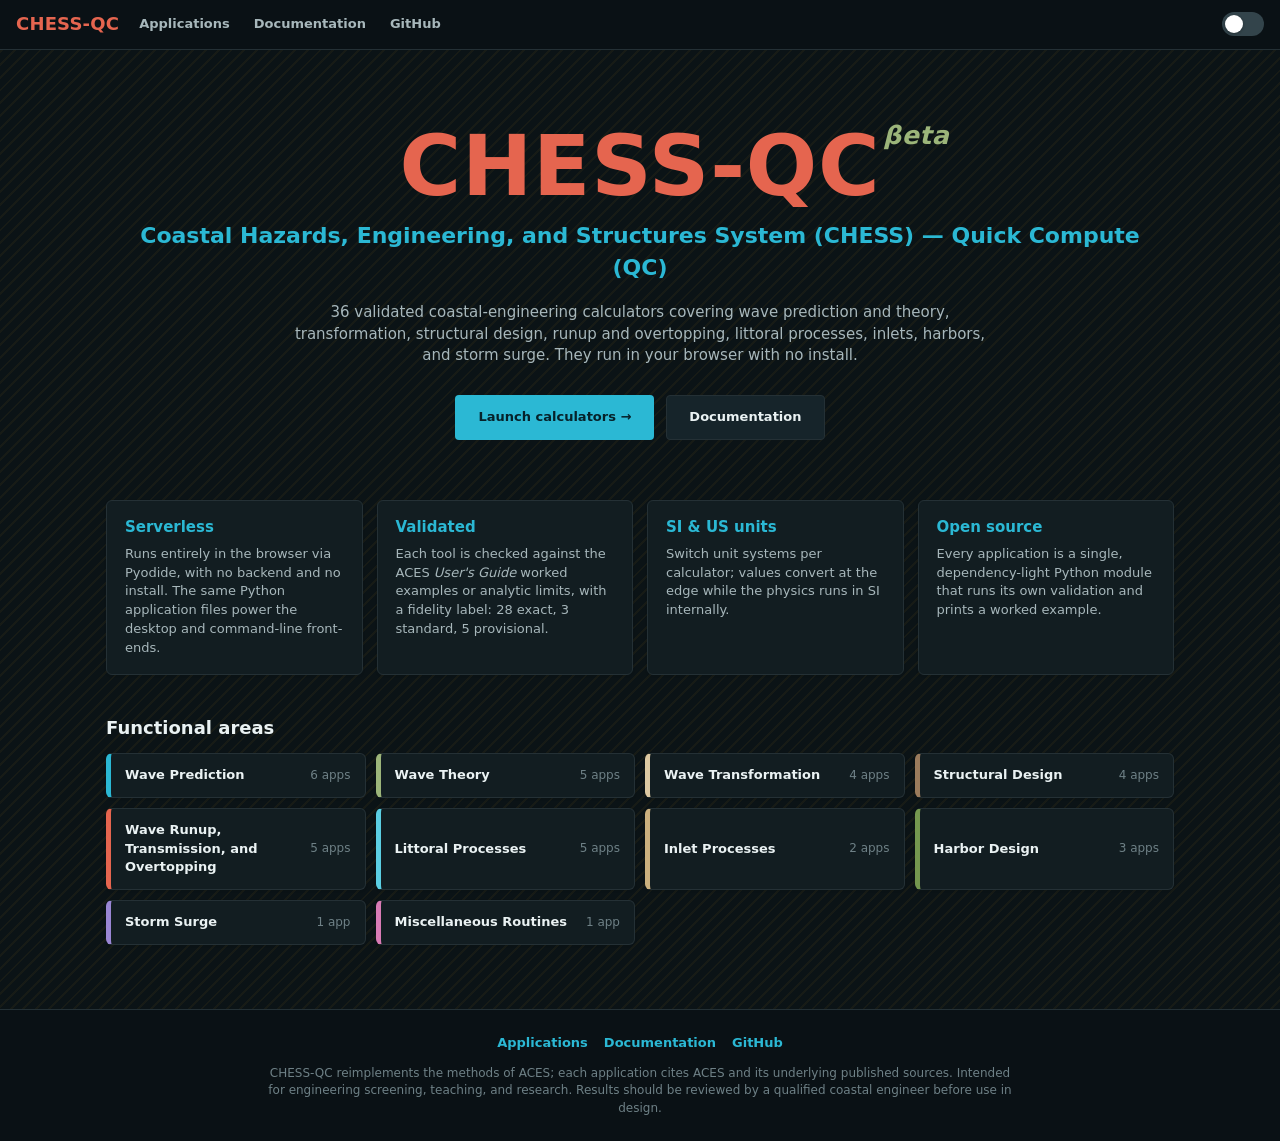
==== frontend/chessqc_web/index.html @ 4b15f670 "Landing tag: use Greek lowercase beta and expose its size in the launcher Default release tag is now" ====
<!DOCTYPE html>
<html lang="en">
<head>
  <meta charset="utf-8">
  <meta name="viewport" content="width=device-width, initial-scale=1">
  <title>CHESS-QC — Coastal Hazards, Engineering, and Structures System (Quick Compute)</title>
  <meta name="description" content="Quick Compute (QC): 36 validated coastal-engineering calculators reimplementing USACE ACES, running in your browser with no install.">
  <meta property="og:title" content="CHESS-QC — Quick Compute">
  <meta property="og:description" content="36 validated coastal-engineering calculators reimplementing USACE ACES, in the browser.">
  <meta property="og:type" content="website">
  <link rel="icon" href="data:image/svg+xml,%3Csvg xmlns='http://www.w3.org/2000/svg' viewBox='0 0 16 16'%3E%3Crect width='16' height='16' rx='3' fill='%23008cb0'/%3E%3Ctext x='8' y='12' font-size='10' font-family='Segoe UI,sans-serif' font-weight='700' fill='white' text-anchor='middle'%3EQ%3C/text%3E%3C/svg%3E">
  <link rel="stylesheet" href="style.css">
  <script src="_prefs.js"></script>
  <script src="theme.js"></script>
  <script src="apps.js"></script>
</head>
<body>
  <header>
    <a class="title" href="index.html">CHESS-QC</a>
    <nav class="topnav">
      <a href="apps.html">Applications</a>
      <a href="docs.html">Documentation</a>
      <a href="https://github.com/Coastal-Hazards-System/CHESS-Quick-Compute" target="_blank" rel="noopener">GitHub</a>
    </nav>
    <span class="spacer"></span>
    <label class="muted" id="modeLbl" for="modeToggle"></label>
    <label class="switch" title="Switch Light/Dark mode">
      <input type="checkbox" id="modeToggle"><span class="track"></span><span class="thumb"></span>
    </label>
  </header>

  <main class="landing">
    <section class="hero">
      <h1 class="wordmark">CHESS-QC<span class="beta" id="verTag"></span></h1>
      <p class="hero-sub">Coastal Hazards, Engineering, and Structures System (CHESS) — Quick Compute (QC)</p>
      <p class="tagline">36 validated coastal-engineering calculators covering wave prediction and
        theory, transformation, structural design, runup and overtopping, littoral processes,
        inlets, harbors, and storm surge. They run in your browser with no install.</p>
      <div class="cta-row">
        <a class="cta cta-primary" href="apps.html">Launch calculators →</a>
        <a class="cta cta-secondary" href="docs.html">Documentation</a>
      </div>
    </section>

    <section class="highlights">
      <div class="hl-card">
        <h3>Serverless</h3>
        <p>Runs entirely in the browser via Pyodide, with no backend and no install. The same
           Python application files power the desktop and command-line front-ends.</p>
      </div>
      <div class="hl-card">
        <h3>Validated</h3>
        <p>Each tool is checked against the ACES <em>User's Guide</em> worked examples or analytic
           limits, with a fidelity label: 28 exact, 3 standard, 5 provisional.</p>
      </div>
      <div class="hl-card">
        <h3>SI &amp; US units</h3>
        <p>Switch unit systems per calculator; values convert at the edge while the physics
           runs in SI internally.</p>
      </div>
      <div class="hl-card">
        <h3>Open source</h3>
        <p>Every application is a single, dependency-light Python module that runs its own
           validation and prints a worked example.</p>
      </div>
    </section>

    <section class="areas-section">
      <h2>Functional areas</h2>
      <div id="areas" class="areas-grid"></div>
    </section>
  </main>

  <footer class="site-footer">
    <div class="foot-links">
      <a href="apps.html">Applications</a>
      <a href="docs.html">Documentation</a>
      <a href="https://github.com/Coastal-Hazards-System/CHESS-Quick-Compute" target="_blank" rel="noopener">GitHub</a>
    </div>
    <p class="disclaimer">CHESS-QC reimplements the methods of ACES; each application cites ACES and its
      underlying published sources. Intended for engineering screening, teaching, and research.
      Results should be reviewed by a qualified coastal engineer before use in design.</p>
  </footer>

  <script>
    // Version/release tag superscript on the wordmark (launcher-set; "" hides it).
    const prefs = window.CHESSQC_PREFS || {};
    const verTag = document.getElementById("verTag");
    if (prefs.tag) {
      verTag.textContent = prefs.tag;
      if (prefs.tag_size) verTag.style.fontSize = prefs.tag_size + "em";
    } else {
      verTag.remove();
    }

    // Functional-areas overview, built from the same registry the selection page uses.
    const byArea = {};
    for (const a of CHESSQC_APPS) (byArea[a.area] ||= []).push(a);
    const order = CHESSQC_AREAS.filter((x) => x in byArea)
      .concat(Object.keys(byArea).filter((x) => !CHESSQC_AREAS.includes(x)));
    const grid = document.getElementById("areas");
    for (const area of order) {
      const ai = CHESSQC_AREAS.indexOf(area);
      const n = byArea[area].length;
      const card = document.createElement("a");
      card.className = "area-card";
      card.href = "apps.html";
      card.style.borderLeft = `5px solid var(--area-${ai >= 0 ? ai + 1 : 1})`;
      card.innerHTML = `<span class="area-name">${area}</span>
                        <span class="area-count">${n} app${n === 1 ? "" : "s"}</span>`;
      grid.appendChild(card);
    }
    CHESSQCUI.wireToggle("modeToggle", "modeLbl");
  </script>
</body>
</html>
---- frontend/chessqc_web/style.css ----
/* CHESS-QC web, WaveMaker theming on two orthogonal axes (mirrors the design):
     html[data-theme]  -> color: light | dark
     html[data-style]  -> vibe : signal | trail | forge   (shape / typography)
   Layout rules use the CSS variables; theme.js sets the two attributes from the
   launcher-set preferences (CHESSQC_PREFS) / landing-page toggle. */

/* ---- neutral tokens (depend on MODE only; shared by both palettes) ---- */
:root, html[data-theme="light"] {
  --bg: #f6f3ed; --fg: #16211f; --panel: #ffffff; --border: #e2dcd0;
  --header-bg: #eeeae1; --label: #4c5a5c; --muted: #7c888b; --grid: #e2dcd0;
  --ctl-bg: #ffffff; --ctl-border: #cfc7b7; --btn-bg: #fbf8f2; --btn-hover: #f1ede4;
  --plot-bg: #ffffff; --plot-fg: #16211f; --plot-grid: #e2dcd0; --plot-axis: #cfc7b7; --plot-text: #7c888b;
  --plot-w: #a86f2f;   /* sand neutral (mode-dependent, palette-independent) */
}
html[data-theme="dark"] {
  --bg: #0b1316; --fg: #eaf2f3; --panel: #121d21; --border: #243035;
  --header-bg: #0a1115; --label: #a7b7bb; --muted: #6e8086; --grid: #243035;
  --ctl-bg: #16242a; --ctl-border: #33444b; --btn-bg: #16242a; --btn-hover: #1b2a30;
  --plot-bg: #121d21; --plot-fg: #eaf2f3; --plot-grid: #243035; --plot-axis: #33444b; --plot-text: #a7b7bb;
  --plot-w: #cda05f;
}

/* ---- chromatic tokens (depend on PALETTE x MODE). The palette is chosen in
   run_chess_quick_compute.py (DEFAULT_PALETTE); one palette is used across BOTH modes
   (no mix). Original is the default. ---- */
:root, html[data-palette="original"][data-theme="light"] {            /* Original - Light */
  --accent: #0a82a2; --accent-hover: #00799f; --on-accent: #ffffff; --danger: #bc2614;
  --cls-a: #587836; --cls-b: #a98c5b; --cls-c: #bc2614;   /* fidelity A/B/C (success/warning/danger) */
  --plot-eta: #0a82a2; --plot-u: #0a82a2;
  --area-1: #0a82a2; --area-2: #587836; --area-3: #cbb07e; --area-4: #7c5c3e;
  --area-5: #bc2614; --area-6: #0e9cbe; --area-7: #a98c5b; --area-8: #415a28;
  --area-9: #6a4ca8; --area-10: #b83280;
}
html[data-palette="original"][data-theme="dark"] {                     /* Original - Dark */
  --accent: #2bb8d4; --accent-hover: #5bcee2; --on-accent: #06222a; --danger: #e5654f;
  --cls-a: #9cb57a; --cls-b: #dcc8a1; --cls-c: #e5654f;
  --plot-eta: #2bb8d4; --plot-u: #2bb8d4;
  --area-1: #2bb8d4; --area-2: #9cb57a; --area-3: #dcc8a1; --area-4: #9a7b5c;
  --area-5: #e5654f; --area-6: #5bcee2; --area-7: #cbb07e; --area-8: #74974f;
  --area-9: #9a86d4; --area-10: #d97bb5;
}
html[data-palette="vibrant"][data-theme="light"] {                    /* Vibrant - Light */
  --accent: #008cb0; --accent-hover: #007393; --on-accent: #ffffff; --danger: #e5210a;
  --cls-a: #16b048; --cls-b: #db8c0a; --cls-c: #e5210a;
  --plot-eta: #008cb0; --plot-u: #008cb0;
  --area-1: #008cb0; --area-2: #16b048; --area-3: #f5ae1b; --area-4: #8a5f38;
  --area-5: #e5210a; --area-6: #00a8cc; --area-7: #db8c0a; --area-8: #0e9138;
  --area-9: #6a4ca8; --area-10: #b83280;
}
html[data-palette="vibrant"][data-theme="dark"] {                     /* Vibrant - Dark */
  --accent: #1ad2ec; --accent-hover: #5be4f4; --on-accent: #03222a; --danger: #fa5638;
  --cls-a: #34cc63; --cls-b: #fbcb55; --cls-c: #fa5638;
  --plot-eta: #1ad2ec; --plot-u: #1ad2ec;
  --area-1: #1ad2ec; --area-2: #7de39a; --area-3: #fbcb55; --area-4: #a9805a;
  --area-5: #fa5638; --area-6: #27d9f0; --area-7: #f5ae1b; --area-8: #34cc63;
  --area-9: #9a86d4; --area-10: #d97bb5;
}

/* ---- vibe tokens (style) ---- */
:root, html[data-style="signal"] {        /* modern / crisp */
  --radius: 8px; --ctl-radius: 6px; --bw: 1px; --weight: 600;
  --font: "Segoe UI Variable Text", "Segoe UI", system-ui, sans-serif;
  --label-font: var(--font); --label-transform: none; --label-spacing: .01em;
  --mono: "Cascadia Mono", "Consolas", monospace;
  --shadow: 0 1px 3px rgba(0,0,0,.07); --texture: none;
}
html[data-style="trail"] {                 /* rugged / earthy */
  --radius: 6px; --ctl-radius: 4px; --bw: 1px; --weight: 700;
  --label-transform: none; --label-spacing: .04em;
  --shadow: 0 1px 3px rgba(0,0,0,.08);
  --texture: repeating-linear-gradient(135deg, rgba(245,174,27,.05) 0 2px, transparent 2px 9px);
}
html[data-style="forge"] {                 /* industrial / utilitarian */
  --radius: 0px; --ctl-radius: 0px; --bw: 2px; --weight: 700;
  --label-font: "JetBrains Mono", "Cascadia Mono", "Consolas", monospace;
  --label-transform: uppercase; --label-spacing: .11em;
  --shadow: 4px 4px 0 rgba(0,0,0,.14); --texture: none;
}

* { box-sizing: border-box; }
body { margin: 0; background: var(--bg) var(--texture); color: var(--fg); font: 13px/1.45 var(--font); }
header {
  display: flex; align-items: center; gap: 10px; flex-wrap: wrap;
  padding: 10px 16px; border-bottom: var(--bw) solid var(--border); background: var(--header-bg);
}
header .title { font-weight: 800; color: var(--danger); font-size: 18px; text-decoration: none; letter-spacing: .01em; }
header .subtitle { color: var(--accent); font-weight: 600; }
header .spacer { flex: 1; }
header label { color: var(--label); }
.badge { border-radius: 999px; padding: 2px 9px; font-weight: 700; font-size: 11px; }
html[data-style="forge"] .badge { border-radius: 0; }
.badge.cls-a { background: color-mix(in srgb, var(--cls-a) 16%, transparent); color: var(--cls-a); }
.badge.cls-b { background: color-mix(in srgb, var(--cls-b) 18%, transparent); color: color-mix(in srgb, var(--cls-b) 80%, var(--fg)); }
.badge.cls-c { background: color-mix(in srgb, var(--cls-c) 15%, transparent); color: var(--cls-c); }
/* solid-fill class badges (launcher: DEFAULT_BADGE = Solid) */
html[data-badge="solid"] .badge.cls-a { background: var(--cls-a); }
html[data-badge="solid"] .badge.cls-b { background: var(--cls-b); }
html[data-badge="solid"] .badge.cls-c { background: var(--cls-c); }
html[data-badge="solid"] .badge { color: #fff; }
html[data-theme="dark"][data-badge="solid"] .badge { color: #0b1316; }
/* card left-border is colored per functional area (set inline via --area-N in apps.html) */
button, select, input[type=number] {
  font: inherit; color: var(--fg); border: var(--bw) solid var(--ctl-border);
  border-radius: var(--ctl-radius); padding: 5px 8px; background: var(--ctl-bg); font-weight: var(--weight);
}
input#decimals { width: 56px; }
input[type=number]:focus, select:focus { outline: none; border-color: var(--accent); }
button { background: var(--btn-bg); cursor: pointer; }
button:hover { background: var(--btn-hover); border-color: var(--accent); }
button#compute {
  background: var(--accent); color: var(--on-accent); border: none; border-radius: var(--ctl-radius);
  padding: 10px 20px; font-weight: var(--weight); font-size: 14px;
}
button#compute:hover { background: var(--accent-hover); }
/* Light/Dark toggle switch (WaveMaker .switch) */
.switch { position: relative; width: 42px; height: 24px; display: inline-block; flex: none; cursor: pointer; }
.switch input { position: absolute; opacity: 0; width: 100%; height: 100%; margin: 0; cursor: pointer; }
.switch .track { position: absolute; inset: 0; background: var(--ctl-border); border-radius: 999px; transition: background .2s; }
.switch .thumb { position: absolute; top: 3px; left: 3px; width: 18px; height: 18px; background: #fff;
  border-radius: 999px; transition: transform .2s; box-shadow: 0 1px 3px rgba(0,0,0,.3); }
.switch input:checked + .track { background: var(--accent); }
.switch input:checked + .track + .thumb { transform: translateX(18px); }
html[data-style="forge"] .switch .track, html[data-style="forge"] .switch .thumb { border-radius: 0; }

.calc-main { display: grid; grid-template-columns: 3fr auto 4fr; gap: 14px; padding: 16px; align-items: start; }
fieldset {
  border: var(--bw) solid var(--border); border-radius: var(--radius); background: var(--panel);
  padding: 10px 14px; box-shadow: var(--shadow);
}
legend { font-weight: 600; color: var(--label); padding: 0 4px;
  text-transform: var(--label-transform); letter-spacing: var(--label-spacing); font-family: var(--label-font); }
/* emphasize the Inputs / Outputs section headers on the calculator page */
#inputsBox > legend, #resultsBox > legend { font-weight: 700; font-size: 15px; color: var(--accent); }
.center { display: flex; align-items: center; justify-content: center; min-height: 200px; }

.row { display: grid; grid-template-columns: 1fr 130px 40px; align-items: center; gap: 8px; margin: 6px 0; }
.row label { color: var(--label); text-align: right;
  text-transform: var(--label-transform); letter-spacing: var(--label-spacing); font-family: var(--label-font); }
.row .unit { color: var(--muted); }

.results .vrow { display: grid; grid-template-columns: 1fr auto; gap: 8px; margin: 3px 0; }
.results .vrow span:first-child { color: var(--label);
  text-transform: var(--label-transform); letter-spacing: var(--label-spacing); font-family: var(--label-font); }
.results .vrow .val { font-family: var(--mono); letter-spacing: normal; text-transform: none; }
.tabs { margin-top: 10px; }
.tabbar button { border: none; border-bottom: 2px solid transparent; background: transparent; border-radius: 0; color: var(--label); }
.tabbar button.active { color: var(--accent); border-bottom: 2px solid var(--accent); font-weight: 600; }
.tabpane { border: var(--bw) solid var(--border); border-radius: var(--ctl-radius); padding: 8px; background: var(--panel); }
canvas { width: 100%; height: 280px; display: block; }
table { border-collapse: collapse; width: 100%; font-size: 12px; }
th, td { border: 1px solid var(--grid); padding: 2px 6px; text-align: right; }
th { background: var(--header-bg); }
.scrollbox { max-height: 240px; overflow: auto; }

/* hub / landing page */
.muted { color: var(--muted); }
.hub { padding: 16px; }
.hub fieldset { margin-bottom: 14px; }
.hub-grid { display: grid; grid-template-columns: repeat(auto-fill, minmax(290px, 1fr)); gap: 10px; }
.app-card {
  display: block; text-decoration: none; color: var(--fg); background: var(--panel);
  border: var(--bw) solid var(--border); border-radius: var(--radius); padding: 12px 38px 12px 14px;
  position: relative; box-shadow: var(--shadow);
}
.app-card:hover { border-color: var(--accent); background: var(--btn-hover); }
.app-card .aid { font-weight: 700; color: var(--label); }
.app-card .badge { position: absolute; right: 10px; top: 12px; }
.homelink { text-decoration: none; color: var(--accent); font-weight: 600; margin-right: 6px; }
.homelink:hover { text-decoration: underline; }

#status { padding: 6px 16px; border-top: 1px solid var(--border); background: var(--header-bg); color: var(--label); }
#status.err { color: var(--danger); }
#overlay {
  position: fixed; inset: 0; background: var(--bg);
  display: flex; align-items: center; justify-content: center; font-size: 15px; color: var(--label);
}

/* ===== top navigation (shared by landing / apps / docs) ===== */
.topnav { display: flex; gap: 4px; flex-wrap: wrap; }
.topnav a { text-decoration: none; color: var(--label); padding: 5px 10px;
  border-radius: var(--ctl-radius); font-weight: 600; }
.topnav a:hover { color: var(--accent); background: var(--btn-hover); }
.topnav a.active { color: var(--accent); }

/* ===== landing page ===== */
main.landing { display: block; max-width: 1100px; margin: 0 auto; padding: 16px; }
.hero { text-align: center; padding: 56px 16px 36px; }
.hero .wordmark { margin: 0; color: var(--danger); font-weight: 800; letter-spacing: .01em;
  font-size: clamp(44px, 8vw, 84px); line-height: 1.05; position: relative; display: inline-block; }
/* lowercase release tag as a green superscript; absolutely placed so CHESS-QC stays centered */
.hero .beta { position: absolute; left: 100%; top: .04em; margin-left: .1em;
  font-size: .30em; font-weight: 700; font-style: italic; letter-spacing: .02em;
  color: var(--cls-a); line-height: 1; }
.hero .hero-sub { margin: 10px 0 0; color: var(--accent); font-weight: 600;
  font-size: clamp(15px, 2.4vw, 22px); }
.hero .tagline { max-width: 720px; margin: 18px auto 0; color: var(--label); font-size: 15px; }
.cta-row { display: flex; gap: 12px; justify-content: center; flex-wrap: wrap; margin-top: 28px; }
.cta { text-decoration: none; padding: 12px 22px; border-radius: var(--ctl-radius); font-weight: 700;
  border: var(--bw) solid var(--border); }
.cta-primary { background: var(--accent); color: var(--on-accent); border-color: transparent; }
.cta-primary:hover { background: var(--accent-hover); }
.cta-secondary { background: var(--btn-bg); color: var(--fg); }
.cta-secondary:hover { border-color: var(--accent); color: var(--accent); }

.highlights { display: grid; grid-template-columns: repeat(auto-fit, minmax(220px, 1fr)); gap: 14px;
  margin-top: 24px; }
.hl-card { background: var(--panel); border: var(--bw) solid var(--border); border-radius: var(--radius);
  padding: 16px 18px; box-shadow: var(--shadow); }
.hl-card h3 { margin: 0 0 6px; color: var(--accent); font-size: 15px; }
.hl-card p { margin: 0; color: var(--label); font-size: 13px; }

.areas-section { margin-top: 40px; }
.areas-section h2 { color: var(--fg); font-size: 18px; margin: 0 0 12px; }
.areas-grid { display: grid; grid-template-columns: repeat(auto-fill, minmax(240px, 1fr)); gap: 10px; }
.area-card { display: flex; justify-content: space-between; align-items: center; gap: 10px;
  text-decoration: none; color: var(--fg); background: var(--panel);
  border: var(--bw) solid var(--border); border-radius: var(--radius); padding: 12px 14px;
  box-shadow: var(--shadow); }
.area-card:hover { border-color: var(--accent); background: var(--btn-hover); }
.area-card .area-name { font-weight: 600; }
.area-card .area-count { color: var(--muted); font-size: 12px; white-space: nowrap; }

.site-footer { border-top: var(--bw) solid var(--border); background: var(--header-bg);
  padding: 24px 16px; text-align: center; margin-top: 48px; }
.foot-links { display: flex; gap: 16px; justify-content: center; flex-wrap: wrap; }
.foot-links a { color: var(--accent); text-decoration: none; font-weight: 600; }
.foot-links a:hover { text-decoration: underline; }
.site-footer .disclaimer { max-width: 760px; margin: 12px auto 0; color: var(--muted); font-size: 12px; }

/* ===== applications page toolbar (search + legend) ===== */
.apps-toolbar { display: flex; align-items: center; gap: 16px; flex-wrap: wrap; padding: 12px 16px 0; }
#search { flex: 1; min-width: 220px; max-width: 460px; padding: 8px 12px;
  border: var(--bw) solid var(--ctl-border); border-radius: var(--ctl-radius);
  background: var(--ctl-bg); color: var(--fg); font: inherit; }
#search:focus { outline: none; border-color: var(--accent); }
.legend { display: flex; align-items: center; gap: 6px; color: var(--muted); font-size: 12px; }
.legend .badge { margin-left: 4px; }

/* ===== documentation viewer ===== */
.docs-layout { display: grid; grid-template-columns: 230px 1fr; align-items: start;
  min-height: calc(100vh - 52px); }
.doc-sidebar { display: flex; flex-direction: column; gap: 2px; padding: 16px 10px;
  border-right: var(--bw) solid var(--border); background: var(--header-bg); position: sticky; top: 0; }
.doc-sidebar a { text-decoration: none; color: var(--label); padding: 8px 12px;
  border-radius: var(--ctl-radius); font-weight: 600; font-size: 13px; }
.doc-sidebar a:hover { background: var(--btn-hover); color: var(--accent); }
.doc-sidebar a.active { background: var(--accent); color: var(--on-accent); }
.doc-content { padding: 16px 28px 60px; min-width: 0; max-width: 920px; }
.doc-toolbar { display: flex; justify-content: flex-end; margin-bottom: 8px; }
.doc-toolbar .cta { padding: 6px 12px; font-size: 12px; }
.doc-error { color: var(--danger); }
@media (max-width: 720px) {
  .docs-layout { grid-template-columns: 1fr; }
  .doc-sidebar { flex-direction: row; flex-wrap: wrap; position: static;
    border-right: none; border-bottom: var(--bw) solid var(--border); }
}

/* rendered Markdown typography */
.markdown { color: var(--fg); font-size: 14px; line-height: 1.6; }
.markdown h1, .markdown h2, .markdown h3, .markdown h4 { color: var(--fg); line-height: 1.25; margin: 1.4em 0 .5em; }
.markdown h1 { font-size: 26px; border-bottom: var(--bw) solid var(--border); padding-bottom: .3em; }
.markdown h2 { font-size: 21px; border-bottom: var(--bw) solid var(--border); padding-bottom: .25em; }
.markdown h3 { font-size: 17px; }
.markdown h1:first-child { margin-top: 0; }
.markdown a { color: var(--accent); }
.markdown em { color: var(--label); }
.markdown code { font-family: var(--mono); font-size: .88em; background: var(--header-bg);
  padding: 1px 5px; border-radius: 4px; }
.markdown pre { background: var(--header-bg); border: var(--bw) solid var(--border);
  border-radius: var(--ctl-radius); padding: 12px 14px; overflow: auto; }
.markdown pre code { background: none; padding: 0; }
.markdown table { border-collapse: collapse; margin: 1em 0; font-size: 13px; display: block; overflow-x: auto; }
.markdown th, .markdown td { border: 1px solid var(--grid); padding: 5px 10px; text-align: left; }
.markdown th { background: var(--header-bg); }
.markdown blockquote { margin: 1em 0; padding: 4px 14px; border-left: 4px solid var(--accent);
  color: var(--label); background: var(--header-bg); }
.markdown hr { border: none; border-top: var(--bw) solid var(--border); margin: 1.6em 0; }
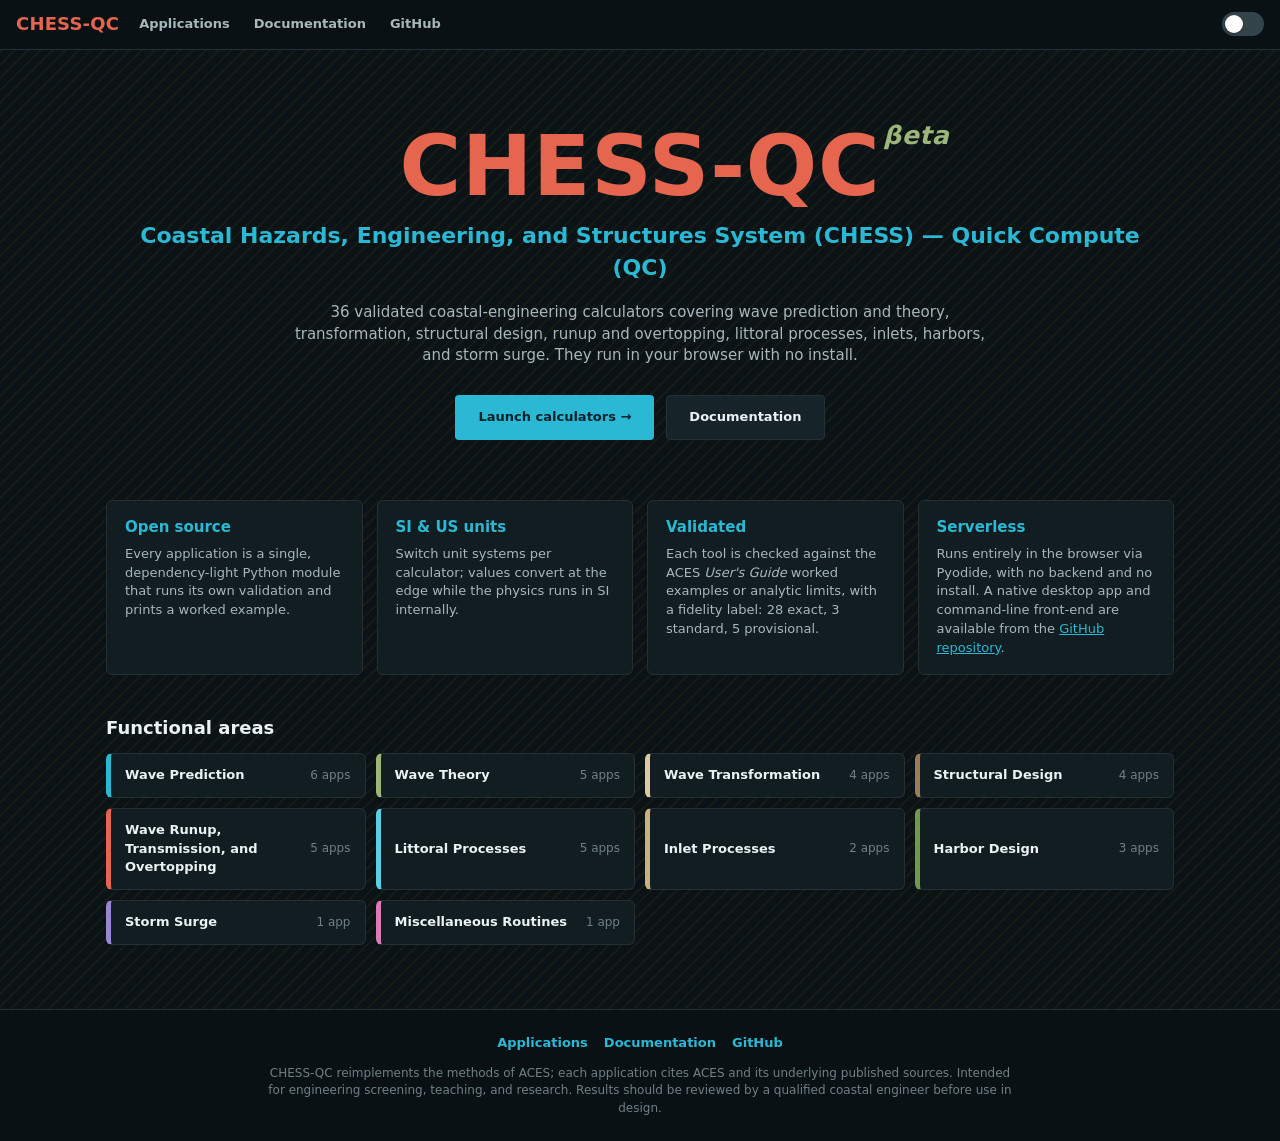
==== commit 1e3ab231: "Landing highlights reorder + Serverless GitHub note; 9-1 superseded-by ADCIRC only - Reorder the lan" ====
--- a/frontend/chessqc_web/index.html
+++ b/frontend/chessqc_web/index.html
@@ -44,9 +44,14 @@
 
     <section class="highlights">
       <div class="hl-card">
-        <h3>Serverless</h3>
-        <p>Runs entirely in the browser via Pyodide, with no backend and no install. The same
-           Python application files power the desktop and command-line front-ends.</p>
+        <h3>Open source</h3>
+        <p>Every application is a single, dependency-light Python module that runs its own
+           validation and prints a worked example.</p>
+      </div>
+      <div class="hl-card">
+        <h3>SI &amp; US units</h3>
+        <p>Switch unit systems per calculator; values convert at the edge while the physics
+           runs in SI internally.</p>
       </div>
       <div class="hl-card">
         <h3>Validated</h3>
@@ -54,14 +59,10 @@
            limits, with a fidelity label: 28 exact, 3 standard, 5 provisional.</p>
       </div>
       <div class="hl-card">
-        <h3>SI &amp; US units</h3>
-        <p>Switch unit systems per calculator; values convert at the edge while the physics
-           runs in SI internally.</p>
-      </div>
-      <div class="hl-card">
-        <h3>Open source</h3>
-        <p>Every application is a single, dependency-light Python module that runs its own
-           validation and prints a worked example.</p>
+        <h3>Serverless</h3>
+        <p>Runs entirely in the browser via Pyodide, with no backend and no install. A native
+           desktop app and command-line front-end are available from the
+           <a href="https://github.com/Coastal-Hazards-System/CHESS-Quick-Compute" target="_blank" rel="noopener">GitHub repository</a>.</p>
       </div>
     </section>
 
--- a/frontend/chessqc_web/style.css
+++ b/frontend/chessqc_web/style.css
@@ -208,6 +208,7 @@
   padding: 16px 18px; box-shadow: var(--shadow); }
 .hl-card h3 { margin: 0 0 6px; color: var(--accent); font-size: 15px; }
 .hl-card p { margin: 0; color: var(--label); font-size: 13px; }
+.hl-card a { color: var(--accent); }
 
 .areas-section { margin-top: 40px; }
 .areas-section h2 { color: var(--fg); font-size: 18px; margin: 0 0 12px; }
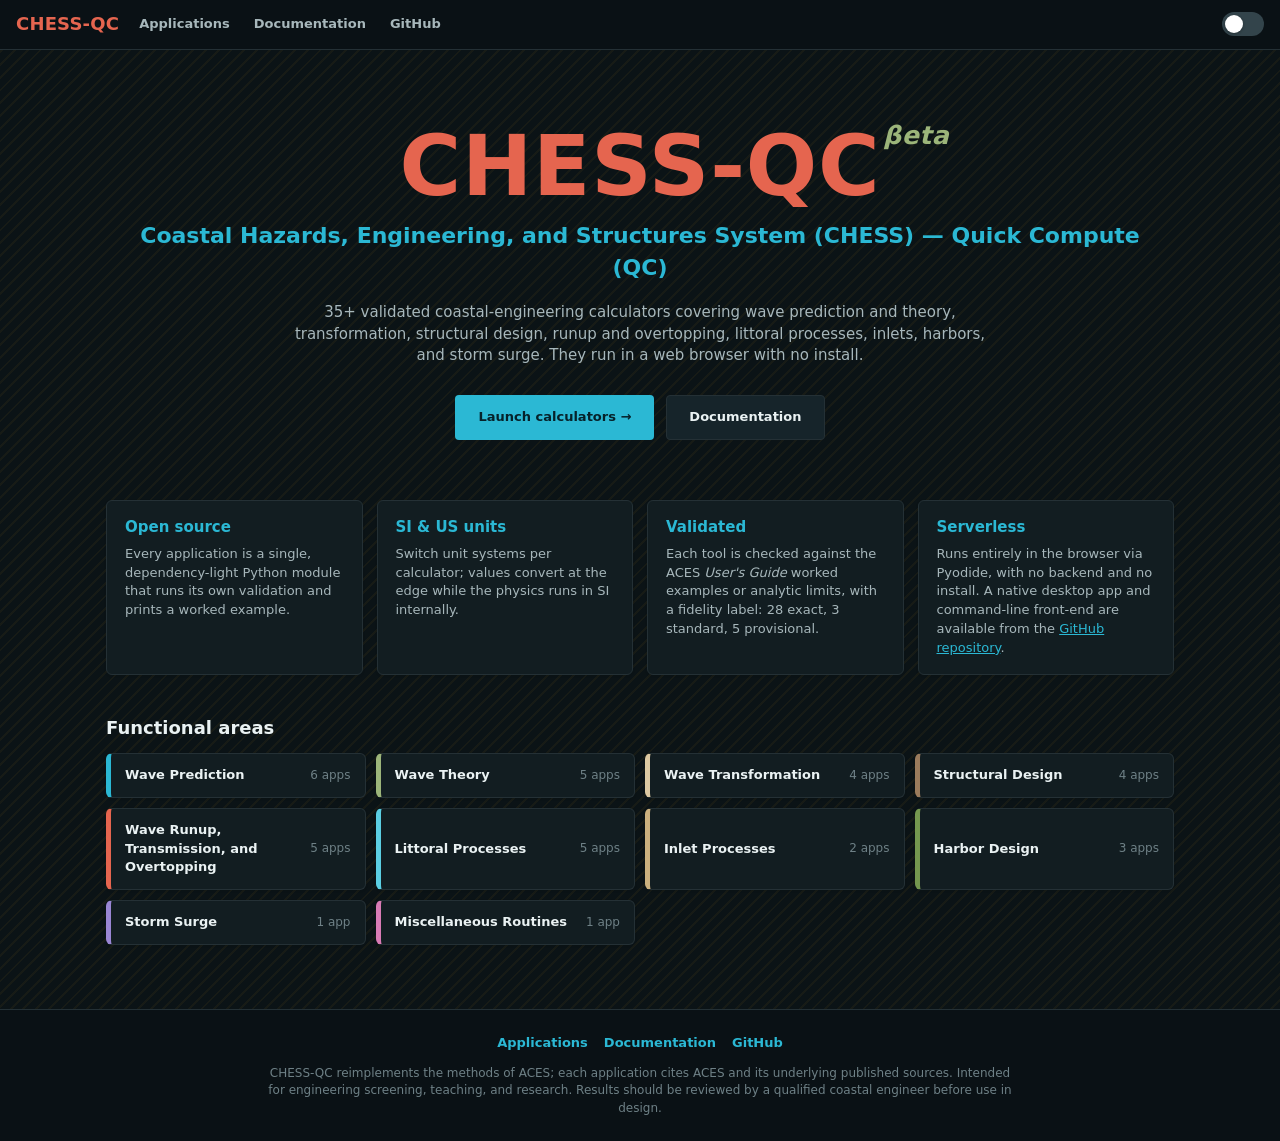
==== commit 462593e6: "Neutralize first-person prose; landing copy tweaks (a web browser; 35+) Sweep docs and module docstr" ====
--- a/frontend/chessqc_web/index.html
+++ b/frontend/chessqc_web/index.html
@@ -33,9 +33,9 @@
     <section class="hero">
       <h1 class="wordmark">CHESS-QC<span class="beta" id="verTag"></span></h1>
       <p class="hero-sub">Coastal Hazards, Engineering, and Structures System (CHESS) — Quick Compute (QC)</p>
-      <p class="tagline">36 validated coastal-engineering calculators covering wave prediction and
+      <p class="tagline">35+ validated coastal-engineering calculators covering wave prediction and
         theory, transformation, structural design, runup and overtopping, littoral processes,
-        inlets, harbors, and storm surge. They run in your browser with no install.</p>
+        inlets, harbors, and storm surge. They run in a web browser with no install.</p>
       <div class="cta-row">
         <a class="cta cta-primary" href="apps.html">Launch calculators →</a>
         <a class="cta cta-secondary" href="docs.html">Documentation</a>
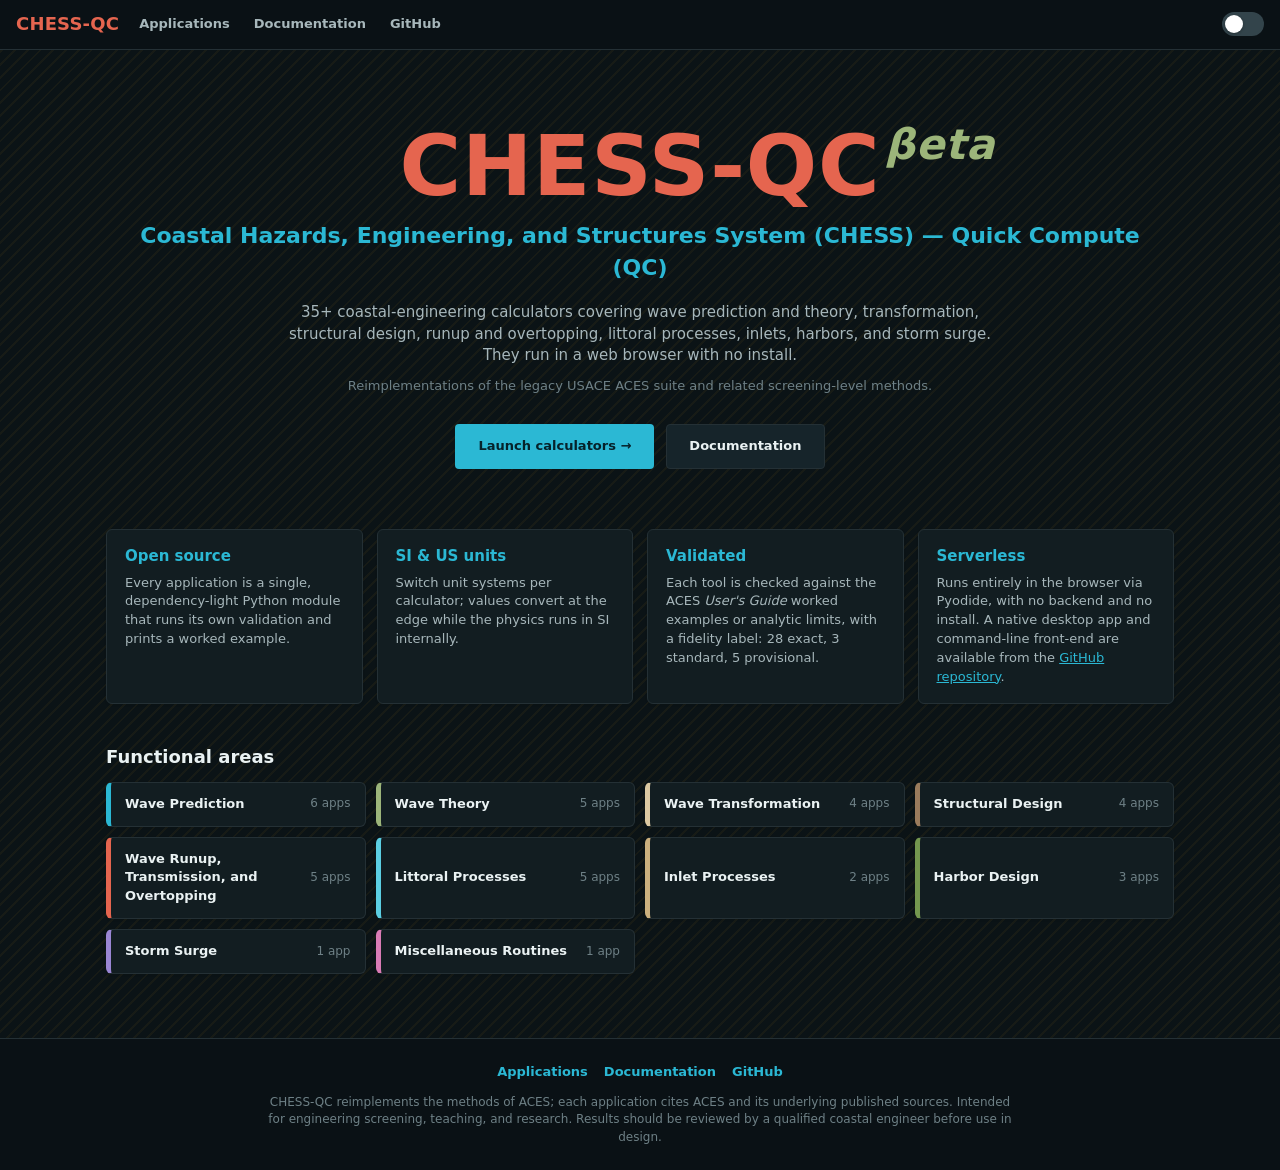
==== commit 66b82536: "Landing: drop 'validated' from the headline; add screening-level reimplementation note Tagline no lo" ====
--- a/frontend/chessqc_web/index.html
+++ b/frontend/chessqc_web/index.html
@@ -33,9 +33,10 @@
     <section class="hero">
       <h1 class="wordmark">CHESS-QC<span class="beta" id="verTag"></span></h1>
       <p class="hero-sub">Coastal Hazards, Engineering, and Structures System (CHESS) — Quick Compute (QC)</p>
-      <p class="tagline">35+ validated coastal-engineering calculators covering wave prediction and
+      <p class="tagline">35+ coastal-engineering calculators covering wave prediction and
         theory, transformation, structural design, runup and overtopping, littoral processes,
         inlets, harbors, and storm surge. They run in a web browser with no install.</p>
+      <p class="hero-note">Reimplementations of the legacy USACE ACES suite and related screening-level methods.</p>
       <div class="cta-row">
         <a class="cta cta-primary" href="apps.html">Launch calculators →</a>
         <a class="cta cta-secondary" href="docs.html">Documentation</a>
--- a/frontend/chessqc_web/style.css
+++ b/frontend/chessqc_web/style.css
@@ -194,6 +194,7 @@
 .hero .hero-sub { margin: 10px 0 0; color: var(--accent); font-weight: 600;
   font-size: clamp(15px, 2.4vw, 22px); }
 .hero .tagline { max-width: 720px; margin: 18px auto 0; color: var(--label); font-size: 15px; }
+.hero .hero-note { max-width: 720px; margin: 10px auto 0; color: var(--muted); font-size: 13px; }
 .cta-row { display: flex; gap: 12px; justify-content: center; flex-wrap: wrap; margin-top: 28px; }
 .cta { text-decoration: none; padding: 12px 22px; border-radius: var(--ctl-radius); font-weight: 700;
   border: var(--bw) solid var(--border); }
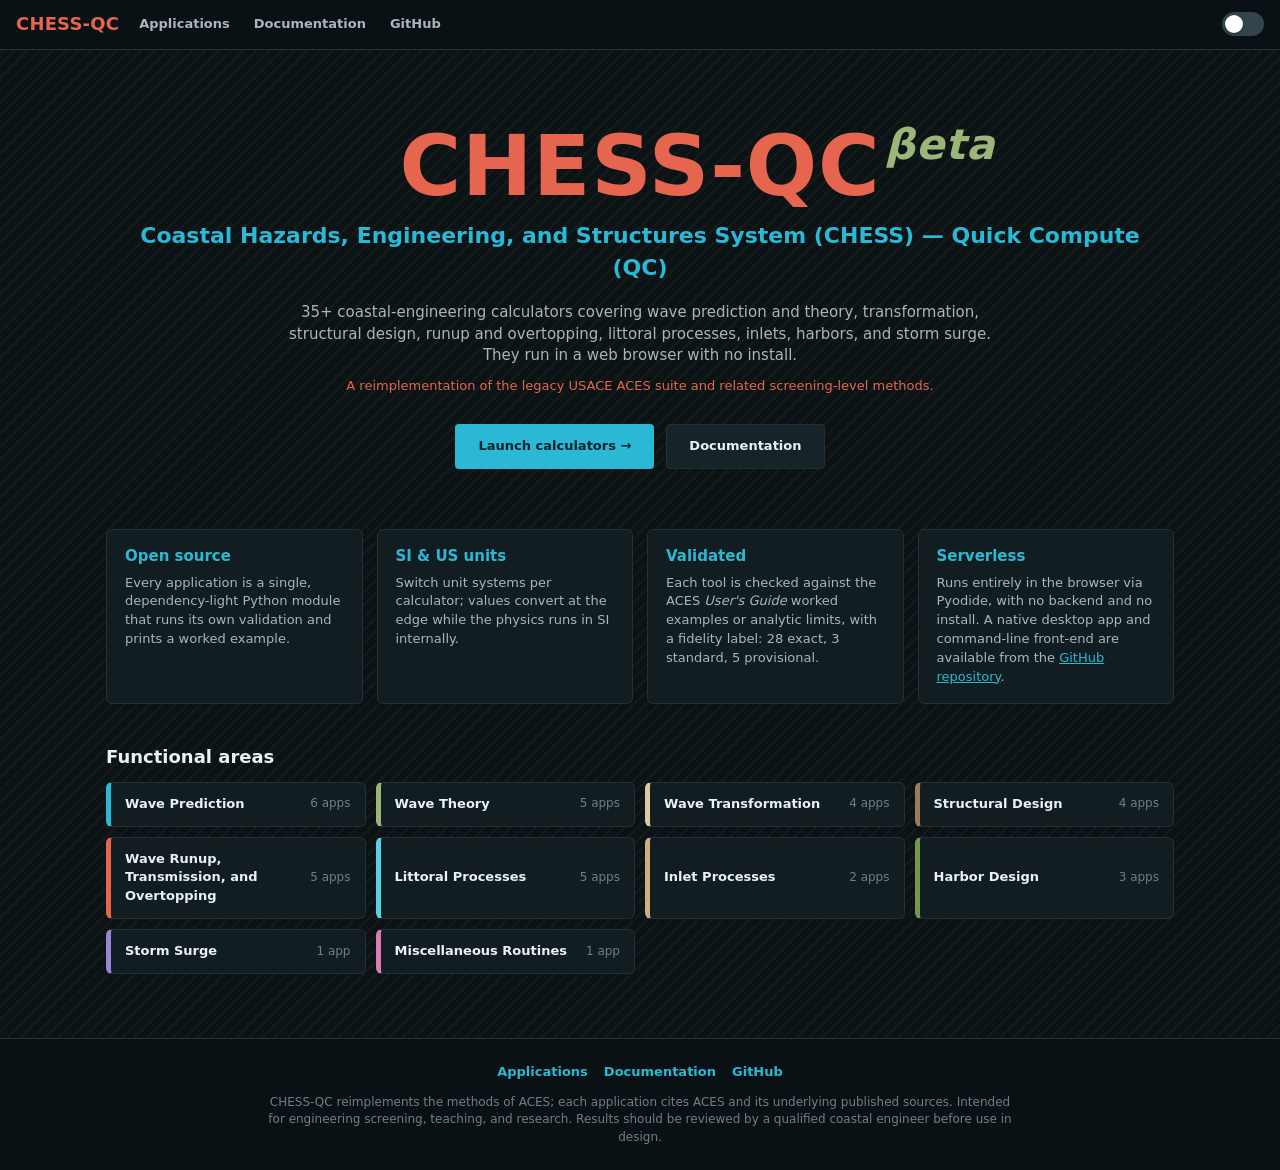
==== commit c828978a: "Landing: singularize hero sub-line ('A reimplementation of the ... suite ...')" ====
--- a/frontend/chessqc_web/index.html
+++ b/frontend/chessqc_web/index.html
@@ -36,7 +36,7 @@
       <p class="tagline">35+ coastal-engineering calculators covering wave prediction and
         theory, transformation, structural design, runup and overtopping, littoral processes,
         inlets, harbors, and storm surge. They run in a web browser with no install.</p>
-      <p class="hero-note">Reimplementations of the legacy USACE ACES suite and related screening-level methods.</p>
+      <p class="hero-note">A reimplementation of the legacy USACE ACES suite and related screening-level methods.</p>
       <div class="cta-row">
         <a class="cta cta-primary" href="apps.html">Launch calculators →</a>
         <a class="cta cta-secondary" href="docs.html">Documentation</a>
--- a/frontend/chessqc_web/style.css
+++ b/frontend/chessqc_web/style.css
@@ -194,7 +194,7 @@
 .hero .hero-sub { margin: 10px 0 0; color: var(--accent); font-weight: 600;
   font-size: clamp(15px, 2.4vw, 22px); }
 .hero .tagline { max-width: 720px; margin: 18px auto 0; color: var(--label); font-size: 15px; }
-.hero .hero-note { max-width: 720px; margin: 10px auto 0; color: var(--muted); font-size: 13px; }
+.hero .hero-note { max-width: 720px; margin: 10px auto 0; color: var(--danger); font-size: 13px; }
 .cta-row { display: flex; gap: 12px; justify-content: center; flex-wrap: wrap; margin-top: 28px; }
 .cta { text-decoration: none; padding: 12px 22px; border-radius: var(--ctl-radius); font-weight: 700;
   border: var(--bw) solid var(--border); }
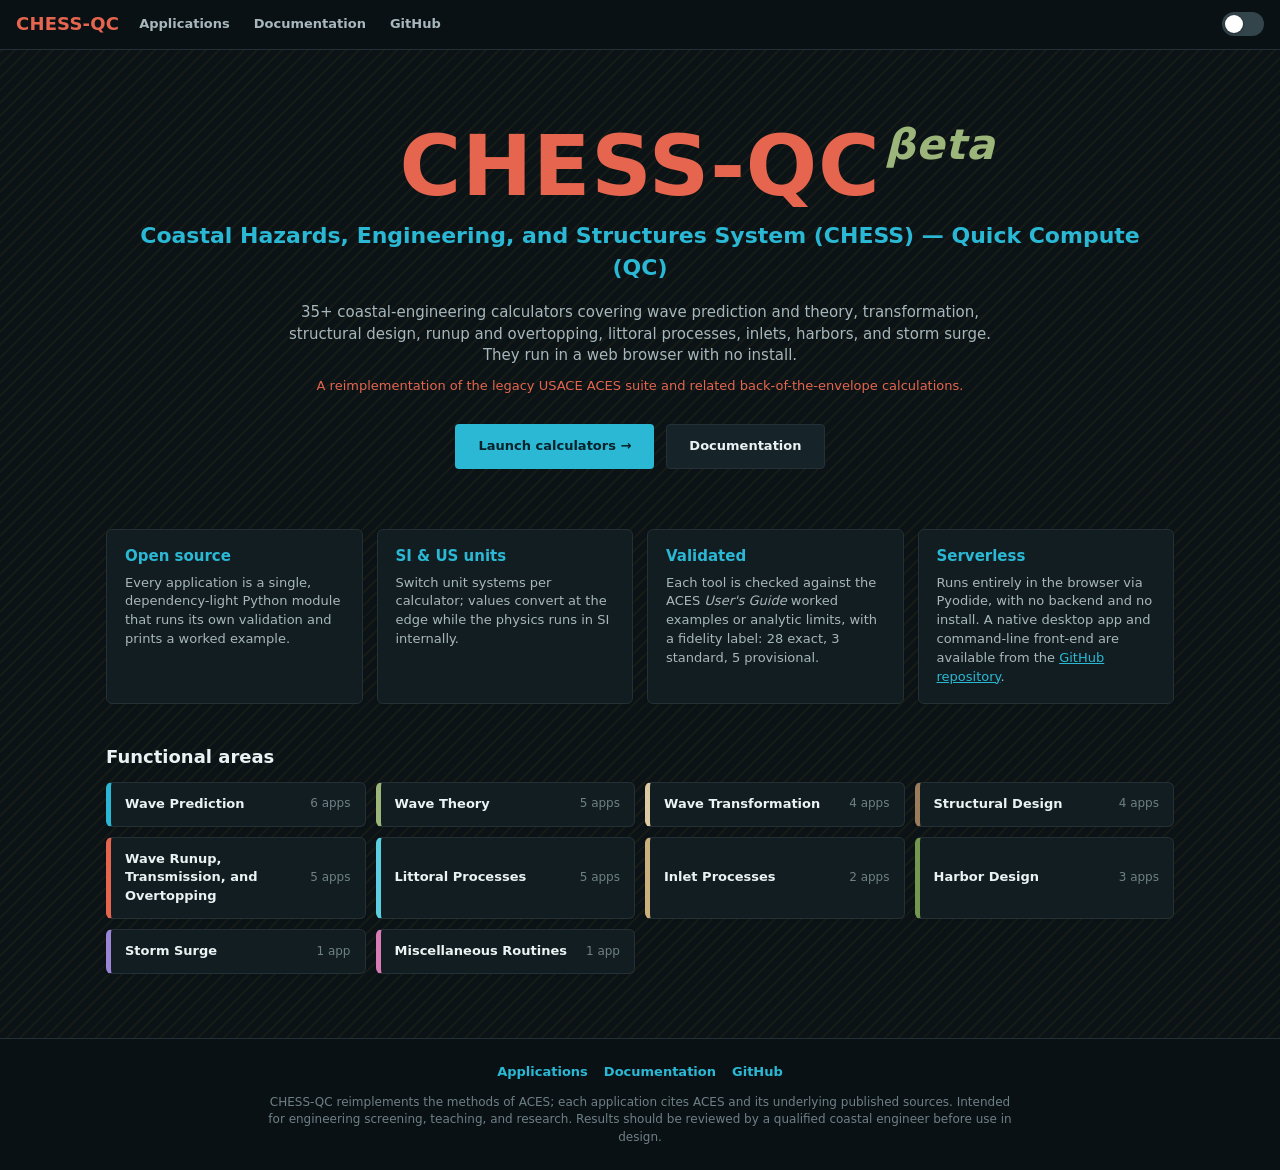
==== commit b5af57a2: "Landing: hero sub-line -> 'related back-of-the-envelope calculations'" ====
--- a/frontend/chessqc_web/index.html
+++ b/frontend/chessqc_web/index.html
@@ -36,7 +36,7 @@
       <p class="tagline">35+ coastal-engineering calculators covering wave prediction and
         theory, transformation, structural design, runup and overtopping, littoral processes,
         inlets, harbors, and storm surge. They run in a web browser with no install.</p>
-      <p class="hero-note">A reimplementation of the legacy USACE ACES suite and related screening-level methods.</p>
+      <p class="hero-note">A reimplementation of the legacy USACE ACES suite and related back-of-the-envelope calculations.</p>
       <div class="cta-row">
         <a class="cta cta-primary" href="apps.html">Launch calculators →</a>
         <a class="cta cta-secondary" href="docs.html">Documentation</a>
@@ -106,7 +106,7 @@
       const n = byArea[area].length;
       const card = document.createElement("a");
       card.className = "area-card";
-      card.href = "apps.html";
+      card.href = "apps.html?area=" + encodeURIComponent(area);
       card.style.borderLeft = `5px solid var(--area-${ai >= 0 ? ai + 1 : 1})`;
       card.innerHTML = `<span class="area-name">${area}</span>
                         <span class="area-count">${n} app${n === 1 ? "" : "s"}</span>`;
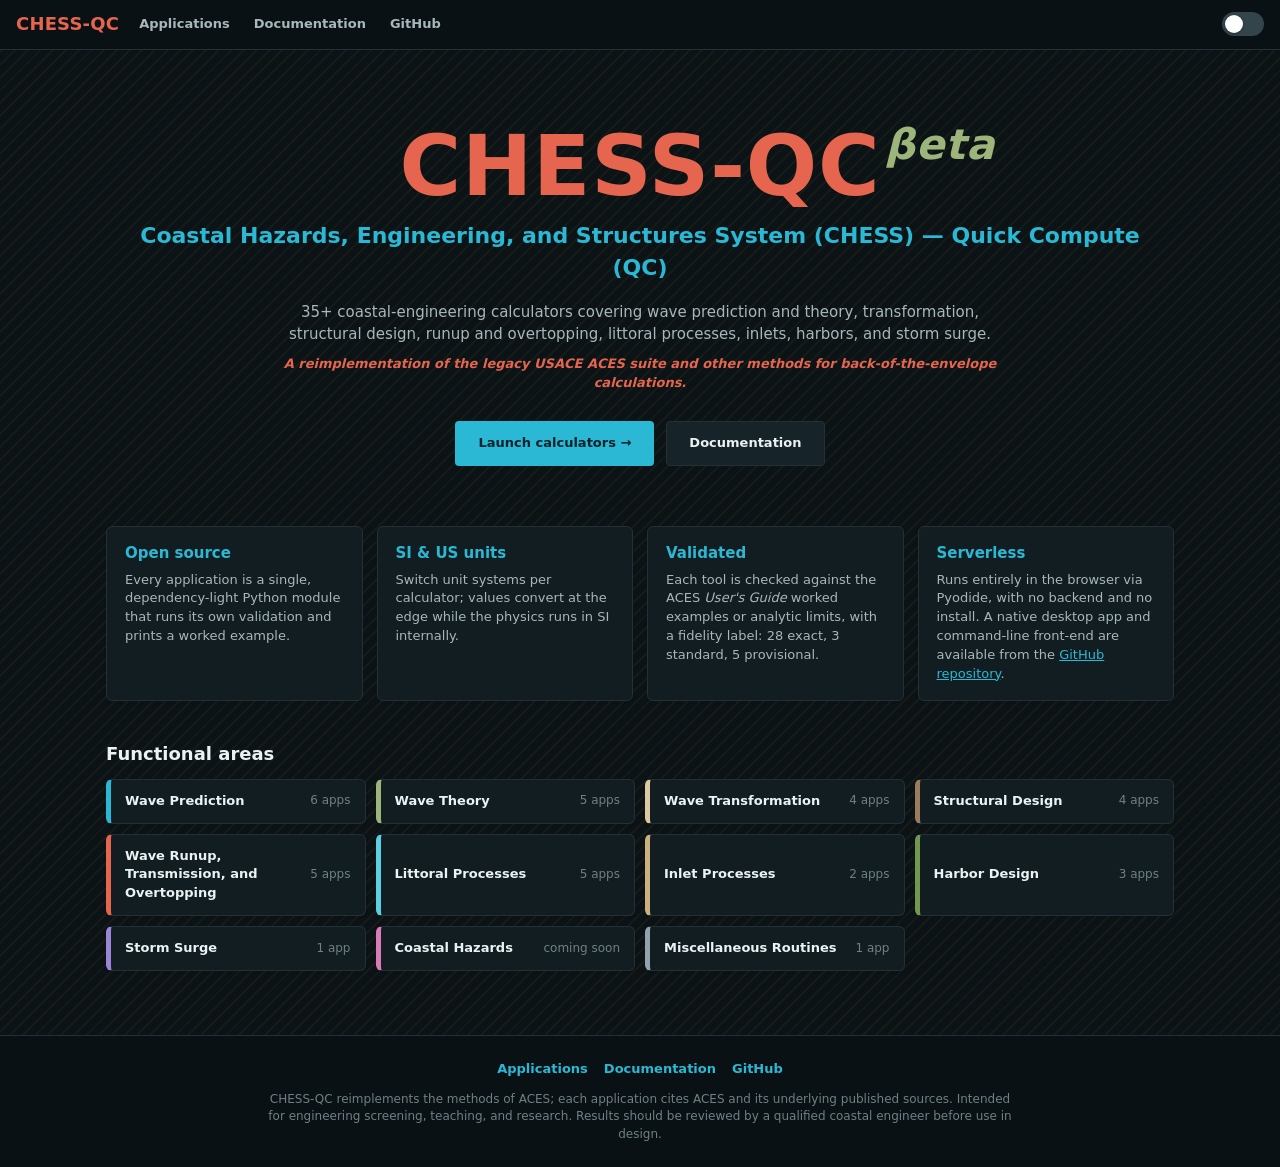
==== commit 566a9d61: "Add Coastal Hazards (area 10) coming-soon placeholders; trim hero tagline New functional area 'Coast" ====
--- a/frontend/chessqc_web/index.html
+++ b/frontend/chessqc_web/index.html
@@ -35,8 +35,8 @@
       <p class="hero-sub">Coastal Hazards, Engineering, and Structures System (CHESS) — Quick Compute (QC)</p>
       <p class="tagline">35+ coastal-engineering calculators covering wave prediction and
         theory, transformation, structural design, runup and overtopping, littoral processes,
-        inlets, harbors, and storm surge. They run in a web browser with no install.</p>
-      <p class="hero-note">A reimplementation of the legacy USACE ACES suite and related back-of-the-envelope calculations.</p>
+        inlets, harbors, and storm surge.</p>
+      <p class="hero-note">A reimplementation of the legacy USACE ACES suite and other methods for back-of-the-envelope calculations.</p>
       <div class="cta-row">
         <a class="cta cta-primary" href="apps.html">Launch calculators →</a>
         <a class="cta cta-secondary" href="docs.html">Documentation</a>
@@ -104,12 +104,13 @@
     for (const area of order) {
       const ai = CHESSQC_AREAS.indexOf(area);
       const n = byArea[area].length;
+      const soon = byArea[area].every((a) => a.comingSoon);
       const card = document.createElement("a");
       card.className = "area-card";
       card.href = "apps.html?area=" + encodeURIComponent(area);
       card.style.borderLeft = `5px solid var(--area-${ai >= 0 ? ai + 1 : 1})`;
       card.innerHTML = `<span class="area-name">${area}</span>
-                        <span class="area-count">${n} app${n === 1 ? "" : "s"}</span>`;
+                        <span class="area-count">${soon ? "coming soon" : n + " app" + (n === 1 ? "" : "s")}</span>`;
       grid.appendChild(card);
     }
     CHESSQCUI.wireToggle("modeToggle", "modeLbl");
--- a/frontend/chessqc_web/style.css
+++ b/frontend/chessqc_web/style.css
@@ -29,7 +29,7 @@
   --plot-eta: #0a82a2; --plot-u: #0a82a2;
   --area-1: #0a82a2; --area-2: #587836; --area-3: #cbb07e; --area-4: #7c5c3e;
   --area-5: #bc2614; --area-6: #0e9cbe; --area-7: #a98c5b; --area-8: #415a28;
-  --area-9: #6a4ca8; --area-10: #b83280;
+  --area-9: #6a4ca8; --area-10: #b83280; --area-11: #5a6673;
 }
 html[data-palette="original"][data-theme="dark"] {                     /* Original - Dark */
   --accent: #2bb8d4; --accent-hover: #5bcee2; --on-accent: #06222a; --danger: #e5654f;
@@ -37,7 +37,7 @@
   --plot-eta: #2bb8d4; --plot-u: #2bb8d4;
   --area-1: #2bb8d4; --area-2: #9cb57a; --area-3: #dcc8a1; --area-4: #9a7b5c;
   --area-5: #e5654f; --area-6: #5bcee2; --area-7: #cbb07e; --area-8: #74974f;
-  --area-9: #9a86d4; --area-10: #d97bb5;
+  --area-9: #9a86d4; --area-10: #d97bb5; --area-11: #93a0ad;
 }
 html[data-palette="vibrant"][data-theme="light"] {                    /* Vibrant - Light */
   --accent: #008cb0; --accent-hover: #007393; --on-accent: #ffffff; --danger: #e5210a;
@@ -45,7 +45,7 @@
   --plot-eta: #008cb0; --plot-u: #008cb0;
   --area-1: #008cb0; --area-2: #16b048; --area-3: #f5ae1b; --area-4: #8a5f38;
   --area-5: #e5210a; --area-6: #00a8cc; --area-7: #db8c0a; --area-8: #0e9138;
-  --area-9: #6a4ca8; --area-10: #b83280;
+  --area-9: #6a4ca8; --area-10: #b83280; --area-11: #5a6673;
 }
 html[data-palette="vibrant"][data-theme="dark"] {                     /* Vibrant - Dark */
   --accent: #1ad2ec; --accent-hover: #5be4f4; --on-accent: #03222a; --danger: #fa5638;
@@ -53,7 +53,7 @@
   --plot-eta: #1ad2ec; --plot-u: #1ad2ec;
   --area-1: #1ad2ec; --area-2: #7de39a; --area-3: #fbcb55; --area-4: #a9805a;
   --area-5: #fa5638; --area-6: #27d9f0; --area-7: #f5ae1b; --area-8: #34cc63;
-  --area-9: #9a86d4; --area-10: #d97bb5;
+  --area-9: #9a86d4; --area-10: #d97bb5; --area-11: #93a0ad;
 }
 
 /* ---- vibe tokens (style) ---- */
@@ -165,6 +165,11 @@
 .app-card:hover { border-color: var(--accent); background: var(--btn-hover); }
 .app-card .aid { font-weight: 700; color: var(--label); }
 .app-card .badge { position: absolute; right: 10px; top: 12px; }
+/* under-construction placeholder cards (non-clickable) */
+.app-card.coming-soon { opacity: .6; cursor: default; border-left: 5px solid var(--border); box-shadow: none; }
+.app-card.coming-soon:hover { border-color: var(--border); background: var(--panel); }
+.badge.soon { background: color-mix(in srgb, var(--muted) 20%, transparent); color: var(--muted); text-transform: none; font-weight: 600; }
+.app-select { max-width: 260px; }
 .homelink { text-decoration: none; color: var(--accent); font-weight: 600; margin-right: 6px; }
 .homelink:hover { text-decoration: underline; }
 
@@ -194,7 +199,7 @@
 .hero .hero-sub { margin: 10px 0 0; color: var(--accent); font-weight: 600;
   font-size: clamp(15px, 2.4vw, 22px); }
 .hero .tagline { max-width: 720px; margin: 18px auto 0; color: var(--label); font-size: 15px; }
-.hero .hero-note { max-width: 720px; margin: 10px auto 0; color: var(--danger); font-size: 13px; }
+.hero .hero-note { max-width: 720px; margin: 10px auto 0; color: var(--danger); font-size: 13px; font-style: italic; font-weight: 700; }
 .cta-row { display: flex; gap: 12px; justify-content: center; flex-wrap: wrap; margin-top: 28px; }
 .cta { text-decoration: none; padding: 12px 22px; border-radius: var(--ctl-radius); font-weight: 700;
   border: var(--bw) solid var(--border); }
